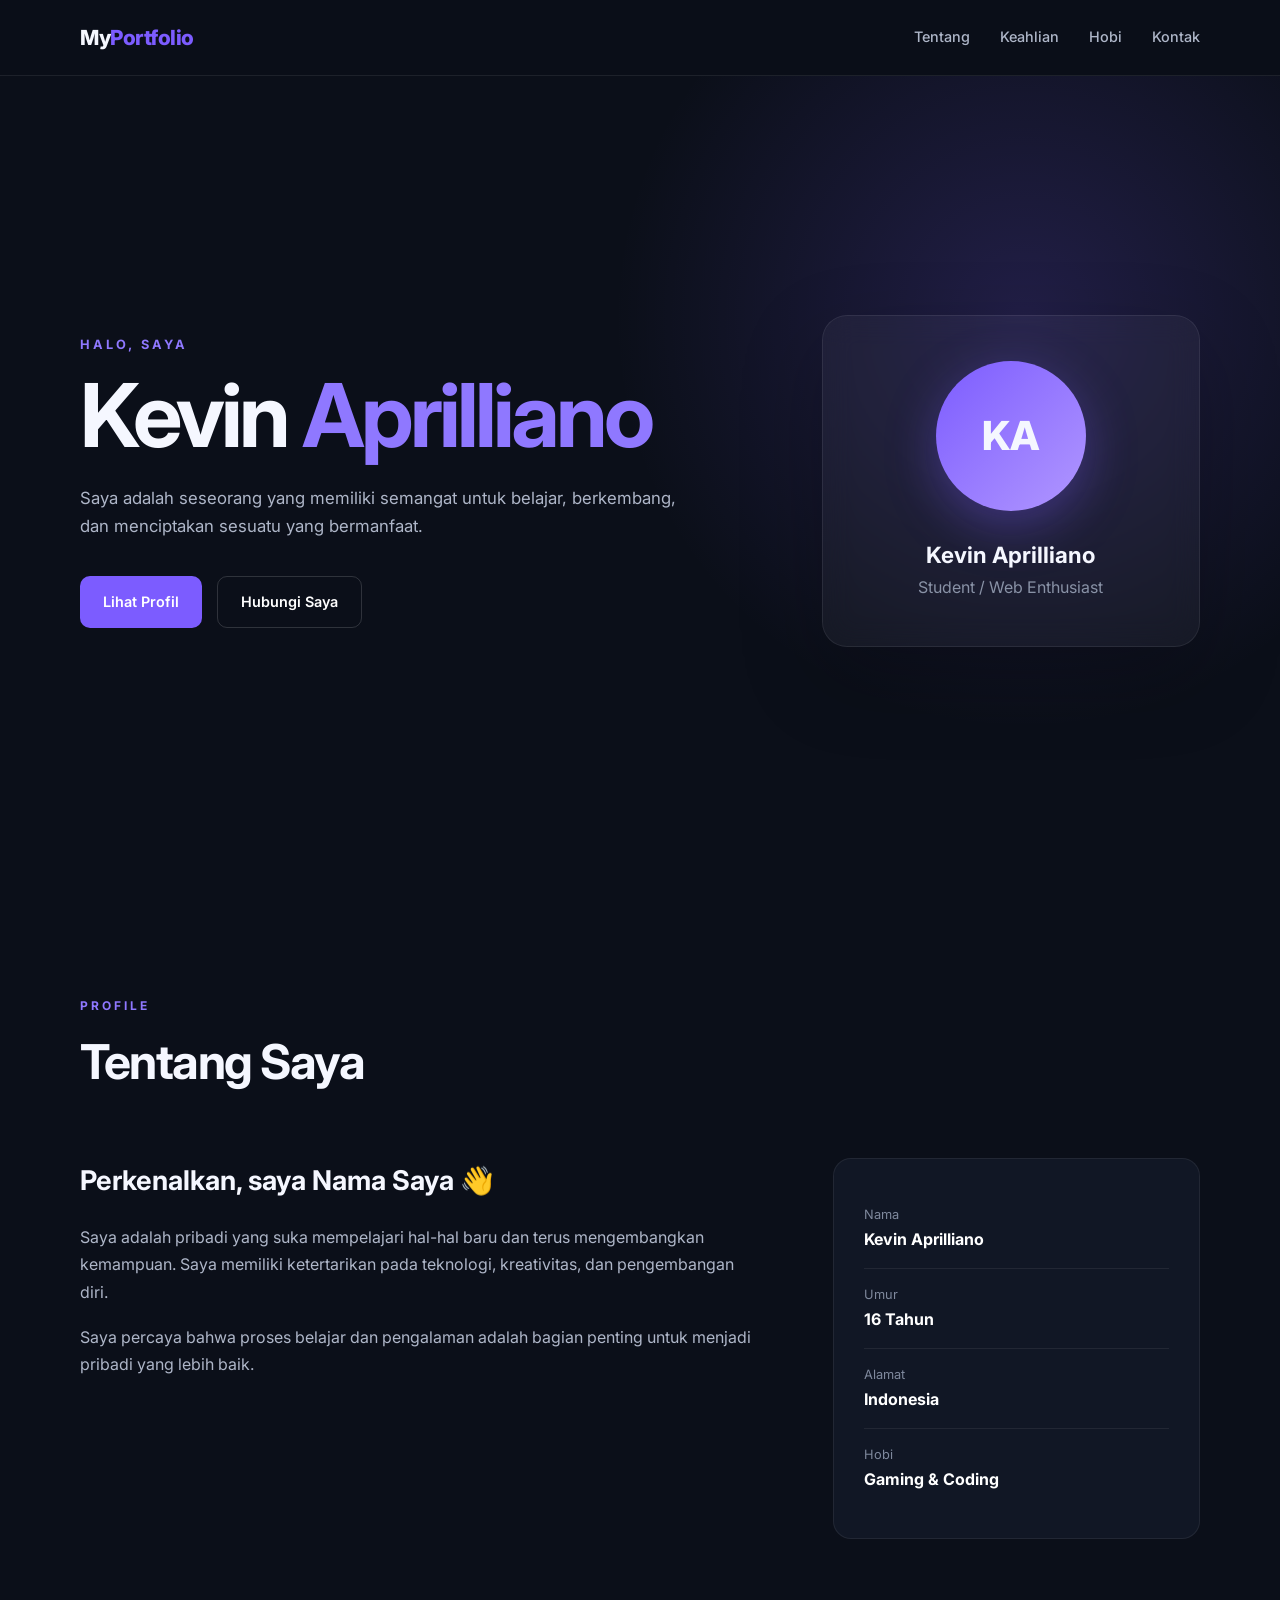
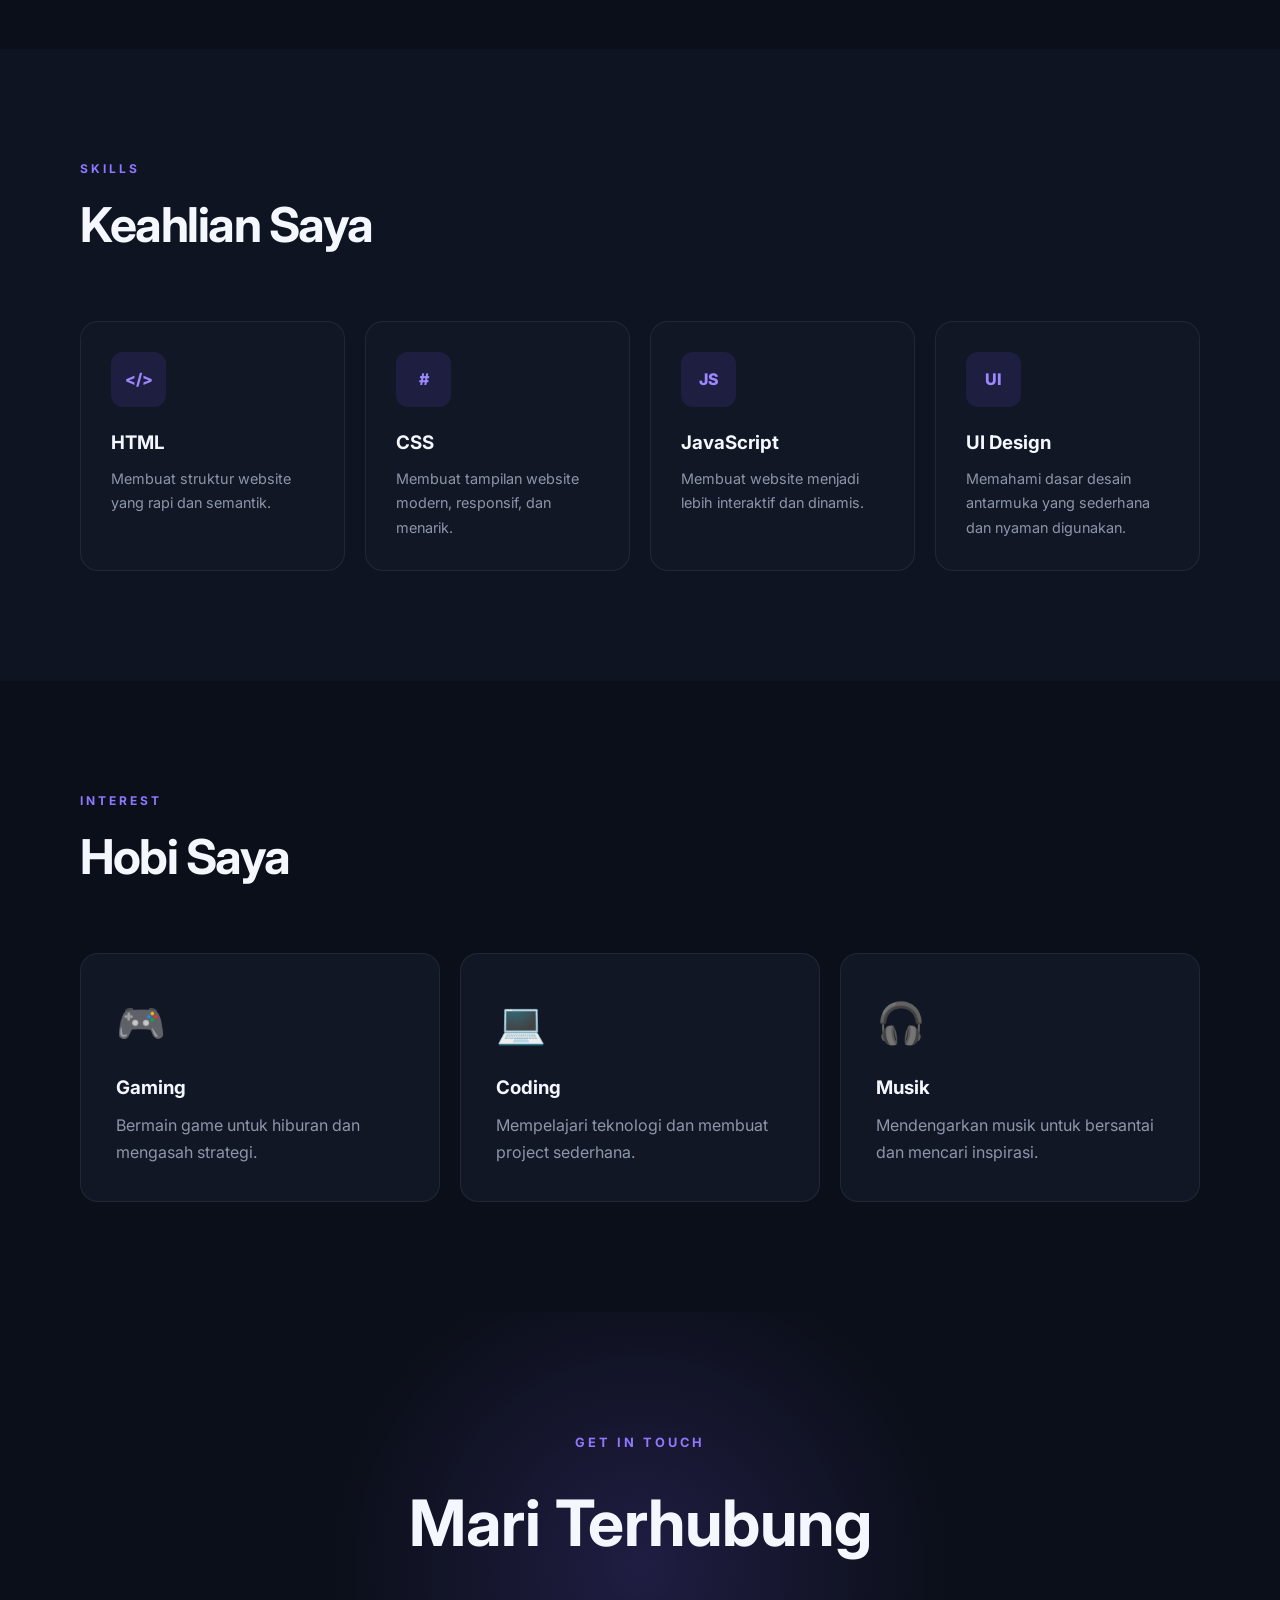
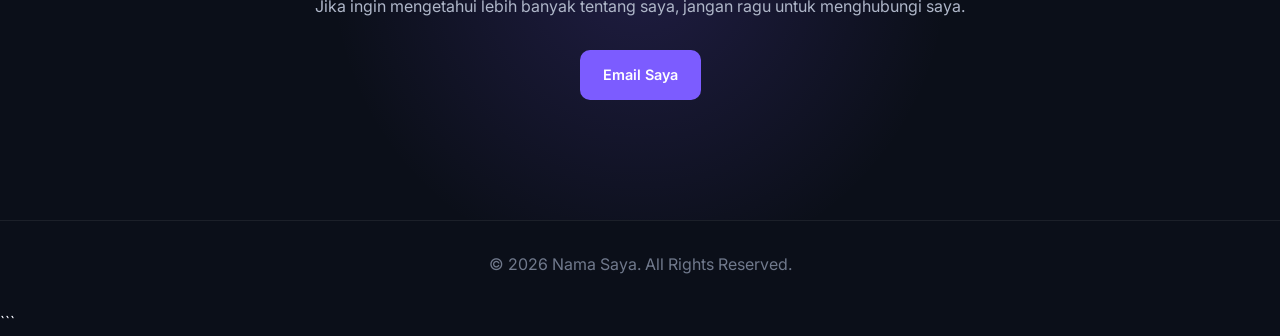
==== index.html @ dc46167f "Add files via upload" ====
<!DOCTYPE html>
<html lang="id">
<head>
    <meta charset="UTF-8">
    <meta name="viewport" content="width=device-width, initial-scale=1.0">
    <meta name="description" content="CV dan Portofolio Personal">
    <title>CV & Portofolio | Nama Saya</title>

    <!-- Google Fonts -->
    <link rel="preconnect" href="https://fonts.googleapis.com">
    <link rel="preconnect" href="https://fonts.gstatic.com" crossorigin>
    <link href="https://fonts.googleapis.com/css2?family=Inter:wght@400;500;600;700;800&display=swap" rel="stylesheet">

    <!-- CSS -->
    <link rel="stylesheet" href="cv.css">
</head>

<body>

    <!-- Navbar -->
    <header class="navbar">
        <div class="container nav-container">
            <a href="#" class="logo">My<span>Portfolio</span></a>

            <nav>
                <a href="#tentang">Tentang</a>
                <a href="#keahlian">Keahlian</a>
                <a href="#hobi">Hobi</a>
                <a href="#kontak">Kontak</a>
            </nav>
        </div>
    </header>

    <main>

        <!-- Hero -->
        <section class="hero">
            <div class="container hero-content">

                <div class="hero-text">
                    <p class="subtitle">HALO, SAYA</p>

                    <h1>
                        Kevin <span>Aprilliano</span>
                    </h1>

                    <p class="description">
                        Saya adalah seseorang yang memiliki semangat untuk
                        belajar, berkembang, dan menciptakan sesuatu yang
                        bermanfaat.
                    </p>

                    <div class="hero-buttons">
                        <a href="#tentang" class="btn primary">
                            Lihat Profil
                        </a>

                        <a href="#kontak" class="btn secondary">
                            Hubungi Saya
                        </a>
                    </div>
                </div>

                <div class="profile-card">
                    <div class="profile-circle">
                        KA
                    </div>

                    <h2>Kevin Aprilliano</h2>
                    <p>Student / Web Enthusiast</p>
                </div>

            </div>
        </section>

        <!-- Tentang -->
        <section id="tentang" class="section">
            <div class="container">

                <div class="section-title">
                    <p>PROFILE</p>
                    <h2>Tentang Saya</h2>
                </div>

                <div class="about-grid">

                    <div class="about-text">
                        <h3>Perkenalkan, saya Nama Saya 👋</h3>

                        <p>
                            Saya adalah pribadi yang suka mempelajari hal-hal
                            baru dan terus mengembangkan kemampuan. Saya
                            memiliki ketertarikan pada teknologi, kreativitas,
                            dan pengembangan diri.
                        </p>

                        <p>
                            Saya percaya bahwa proses belajar dan pengalaman
                            adalah bagian penting untuk menjadi pribadi yang
                            lebih baik.
                        </p>
                    </div>

                    <div class="info-card">

                        <div class="info-item">
                            <span>Nama</span>
                            <strong>Kevin Aprilliano</strong>
                        </div>

                        <div class="info-item">
                            <span>Umur</span>
                            <strong>16 Tahun</strong>
                        </div>

                        <div class="info-item">
                            <span>Alamat</span>
                            <strong>Indonesia</strong>
                        </div>

                        <div class="info-item">
                            <span>Hobi</span>
                            <strong>Gaming & Coding</strong>
                        </div>

                    </div>

                </div>
            </div>
        </section>

        <!-- Keahlian -->
        <section id="keahlian" class="section skills-section">
            <div class="container">

                <div class="section-title">
                    <p>SKILLS</p>
                    <h2>Keahlian Saya</h2>
                </div>

                <div class="skills-grid">

                    <div class="skill-card">
                        <div class="skill-icon">&lt;/&gt;</div>
                        <h3>HTML</h3>
                        <p>
                            Membuat struktur website yang rapi dan
                            semantik.
                        </p>
                    </div>

                    <div class="skill-card">
                        <div class="skill-icon">#</div>
                        <h3>CSS</h3>
                        <p>
                            Membuat tampilan website modern,
                            responsif, dan menarik.
                        </p>
                    </div>

                    <div class="skill-card">
                        <div class="skill-icon">JS</div>
                        <h3>JavaScript</h3>
                        <p>
                            Membuat website menjadi lebih interaktif
                            dan dinamis.
                        </p>
                    </div>

                    <div class="skill-card">
                        <div class="skill-icon">UI</div>
                        <h3>UI Design</h3>
                        <p>
                            Memahami dasar desain antarmuka yang
                            sederhana dan nyaman digunakan.
                        </p>
                    </div>

                </div>

            </div>
        </section>

        <!-- Hobi -->
        <section id="hobi" class="section">
            <div class="container">

                <div class="section-title">
                    <p>INTEREST</p>
                    <h2>Hobi Saya</h2>
                </div>

                <div class="hobby-grid">

                    <div class="hobby-card">
                        <span>🎮</span>
                        <h3>Gaming</h3>
                        <p>
                            Bermain game untuk hiburan dan mengasah
                            strategi.
                        </p>
                    </div>

                    <div class="hobby-card">
                        <span>💻</span>
                        <h3>Coding</h3>
                        <p>
                            Mempelajari teknologi dan membuat project
                            sederhana.
                        </p>
                    </div>

                    <div class="hobby-card">
                        <span>🎧</span>
                        <h3>Musik</h3>
                        <p>
                            Mendengarkan musik untuk bersantai dan
                            mencari inspirasi.
                        </p>
                    </div>

                </div>

            </div>
        </section>

        <!-- Kontak -->
        <section id="kontak" class="contact-section">
            <div class="container">

                <div class="contact-content">
                    <p class="subtitle">GET IN TOUCH</p>

                    <h2>
                        Mari Terhubung
                    </h2>

                    <p>
                        Jika ingin mengetahui lebih banyak tentang saya,
                        jangan ragu untuk menghubungi saya.
                    </p>

                    <a href="mailto:emailkamu@gmail.com" class="btn primary">
                        Email Saya
                    </a>
                </div>

            </div>
        </section>

    </main>

    <!-- Footer -->
    <footer>
        <p>
            © 2026 Nama Saya. All Rights Reserved.
        </p>
    </footer>

</body>
</html>
```
---- cv.css ----
/* =========================
   RESET & GLOBAL
========================= */
* {
    margin: 0;
    padding: 0;
    box-sizing: border-box;
}

html {
    scroll-behavior: smooth;
}

body {
    font-family: "Inter", sans-serif;
    background: #0b0f19;
    color: #f5f7ff;
    line-height: 1.7;
}

a {
    color: inherit;
    text-decoration: none;
}

.container {
    width: min(1120px, 90%);
    margin: auto;
}


/* =========================
   NAVBAR
========================= */

.navbar {
    position: sticky;
    top: 0;
    z-index: 1000;

    background: rgba(11, 15, 25, 0.85);
    backdrop-filter: blur(15px);

    border-bottom: 1px solid rgba(255, 255, 255, 0.08);
}

.nav-container {
    min-height: 75px;

    display: flex;
    align-items: center;
    justify-content: space-between;
}

.logo {
    font-size: 1.3rem;
    font-weight: 800;
    letter-spacing: -0.5px;
}

.logo span {
    color: #7c5cff;
}

nav {
    display: flex;
    gap: 30px;
}

nav a {
    color: #aeb6c8;
    font-size: 0.9rem;
    font-weight: 500;

    transition: 0.3s;
}

nav a:hover {
    color: #ffffff;
}


/* =========================
   HERO
========================= */

.hero {
    min-height: 90vh;

    display: flex;
    align-items: center;

    background:
        radial-gradient(
            circle at 80% 30%,
            rgba(124, 92, 255, 0.20),
            transparent 35%
        );
}

.hero-content {
    display: grid;
    grid-template-columns: 1.4fr 0.8fr;
    align-items: center;
    gap: 80px;
}

.subtitle {
    color: #8f78ff;
    font-size: 0.8rem;
    font-weight: 700;
    letter-spacing: 3px;
    margin-bottom: 15px;
}

.hero h1 {
    font-size: clamp(3rem, 7vw, 5.5rem);
    line-height: 1;
    letter-spacing: -4px;
    margin-bottom: 25px;
}

.hero h1 span {
    color: #8f78ff;
}

.description {
    max-width: 600px;
    color: #aeb6c8;
    font-size: 1.05rem;
}

.hero-buttons {
    display: flex;
    gap: 15px;
    margin-top: 35px;
}


/* =========================
   BUTTON
========================= */

.btn {
    display: inline-flex;
    align-items: center;
    justify-content: center;

    padding: 13px 23px;

    border-radius: 10px;

    font-size: 0.9rem;
    font-weight: 600;

    transition: 0.3s;
}

.btn.primary {
    background: #7c5cff;
    color: white;
}

.btn.primary:hover {
    background: #6848ed;
    transform: translateY(-2px);
}

.btn.secondary {
    border: 1px solid rgba(255, 255, 255, 0.15);
    color: #ffffff;
}

.btn.secondary:hover {
    background: rgba(255, 255, 255, 0.07);
}


/* =========================
   PROFILE CARD
========================= */

.profile-card {
    padding: 45px 30px;

    text-align: center;

    background: rgba(255, 255, 255, 0.04);

    border: 1px solid rgba(255, 255, 255, 0.08);

    border-radius: 25px;

    backdrop-filter: blur(15px);

    box-shadow: 0 30px 80px rgba(0, 0, 0, 0.25);
}

.profile-circle {
    width: 150px;
    height: 150px;

    margin: 0 auto 25px;

    display: flex;
    align-items: center;
    justify-content: center;

    border-radius: 50%;

    background: linear-gradient(
        135deg,
        #7c5cff,
        #b197ff
    );

    font-size: 2.5rem;
    font-weight: 800;

    box-shadow: 0 15px 50px rgba(124, 92, 255, 0.35);
}

.profile-card h2 {
    font-size: 1.4rem;
}

.profile-card p {
    color: #8992a6;
}


/* =========================
   SECTION
========================= */

.section {
    padding: 110px 0;
}

.section-title {
    margin-bottom: 55px;
}

.section-title p {
    color: #8f78ff;
    font-size: 0.75rem;
    font-weight: 700;
    letter-spacing: 3px;
}

.section-title h2 {
    margin-top: 5px;

    font-size: clamp(2rem, 5vw, 3rem);
    letter-spacing: -1.5px;
}


/* =========================
   ABOUT
========================= */

.about-grid {
    display: grid;
    grid-template-columns: 1.3fr 0.7fr;
    gap: 70px;
}

.about-text h3 {
    font-size: 1.7rem;
    margin-bottom: 20px;
}

.about-text p {
    color: #aeb6c8;
    margin-bottom: 18px;
}

.info-card {
    padding: 30px;

    background: #111725;

    border: 1px solid rgba(255, 255, 255, 0.07);
    border-radius: 18px;
}

.info-item {
    display: flex;
    flex-direction: column;

    padding: 15px 0;

    border-bottom: 1px solid rgba(255, 255, 255, 0.07);
}

.info-item:last-child {
    border-bottom: none;
}

.info-item span {
    color: #7f899d;
    font-size: 0.8rem;
}

.info-item strong {
    color: #ffffff;
}


/* =========================
   SKILLS
========================= */

.skills-section {
    background: #0e1421;
}

.skills-grid {
    display: grid;
    grid-template-columns: repeat(4, 1fr);
    gap: 20px;
}

.skill-card {
    padding: 30px;

    background: #111725;

    border: 1px solid rgba(255, 255, 255, 0.07);
    border-radius: 18px;

    transition: 0.3s;
}

.skill-card:hover {
    transform: translateY(-7px);

    border-color: rgba(124, 92, 255, 0.5);

    box-shadow: 0 20px 50px rgba(0, 0, 0, 0.2);
}

.skill-icon {
    width: 55px;
    height: 55px;

    display: flex;
    align-items: center;
    justify-content: center;

    margin-bottom: 20px;

    border-radius: 12px;

    background: rgba(124, 92, 255, 0.12);

    color: #9b87ff;

    font-weight: 800;
}

.skill-card h3 {
    margin-bottom: 8px;
}

.skill-card p {
    color: #8d96a9;
    font-size: 0.9rem;
}


/* =========================
   HOBBY
========================= */

.hobby-grid {
    display: grid;
    grid-template-columns: repeat(3, 1fr);
    gap: 20px;
}

.hobby-card {
    padding: 35px;

    background: #111725;

    border: 1px solid rgba(255, 255, 255, 0.07);
    border-radius: 18px;

    transition: 0.3s;
}

.hobby-card:hover {
    transform: translateY(-5px);
}

.hobby-card span {
    display: block;

    font-size: 2.5rem;

    margin-bottom: 15px;
}

.hobby-card h3 {
    margin-bottom: 8px;
}

.hobby-card p {
    color: #8d96a9;
}


/* =========================
   CONTACT
========================= */

.contact-section {
    padding: 120px 0;

    text-align: center;

    background:
        radial-gradient(
            circle at center,
            rgba(124, 92, 255, 0.18),
            transparent 45%
        );
}

.contact-content {
    max-width: 650px;
    margin: auto;
}

.contact-content h2 {
    font-size: clamp(2.5rem, 6vw, 4rem);
    margin-bottom: 15px;
}

.contact-content > p:not(.subtitle) {
    color: #aeb6c8;
    margin-bottom: 30px;
}


/* =========================
   FOOTER
========================= */

footer {
    padding: 30px;

    text-align: center;

    color: #70798c;

    border-top: 1px solid rgba(255, 255, 255, 0.07);
}


/* =========================
   RESPONSIVE TABLET
========================= */

@media (max-width: 900px) {

    .hero-content {
        grid-template-columns: 1fr;
        text-align: center;
        gap: 50px;
    }

    .description {
        margin: auto;
    }

    .hero-buttons {
        justify-content: center;
    }

    .profile-card {
        max-width: 400px;
        width: 100%;
        margin: auto;
    }

    .about-grid {
        grid-template-columns: 1fr;
        gap: 40px;
    }

    .skills-grid {
        grid-template-columns: repeat(2, 1fr);
    }
}


/* =========================
   RESPONSIVE MOBILE
========================= */

@media (max-width: 600px) {

    .nav-container {
        min-height: 65px;
    }

    nav {
        display: none;
    }

    .hero {
        min-height: auto;
        padding: 100px 0;
    }

    .hero h1 {
        font-size: 3.2rem;
        letter-spacing: -2px;
    }

    .hero-buttons {
        flex-direction: column;
    }

    .btn {
        width: 100%;
    }

    .section {
        padding: 80px 0;
    }

    .skills-grid,
    .hobby-grid {
        grid-template-columns: 1fr;
    }

    .section-title {
        margin-bottom: 35px;
    }

    .profile-circle {
        width: 120px;
        height: 120px;
        font-size: 2rem;
    }

    .about-text h3 {
        font-size: 1.4rem;
    }

    .contact-section {
        padding: 90px 0;
    }
}
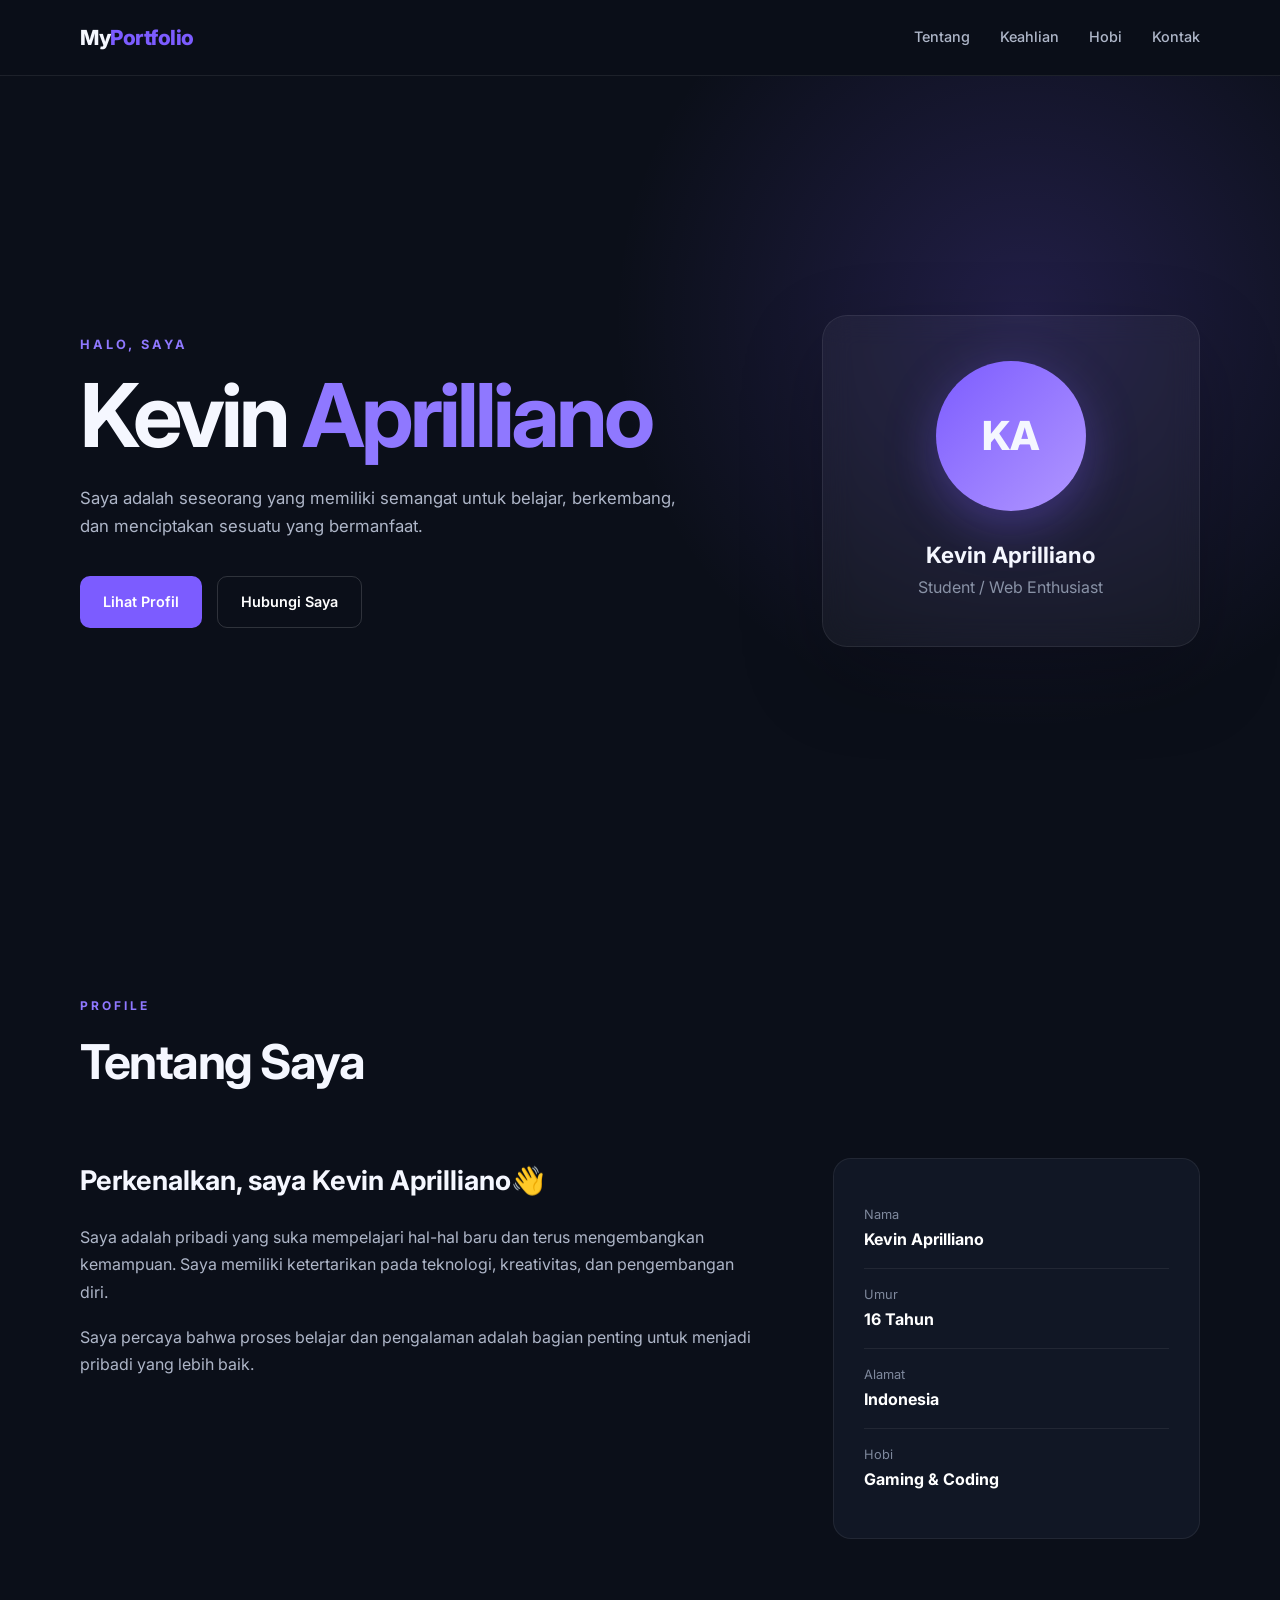
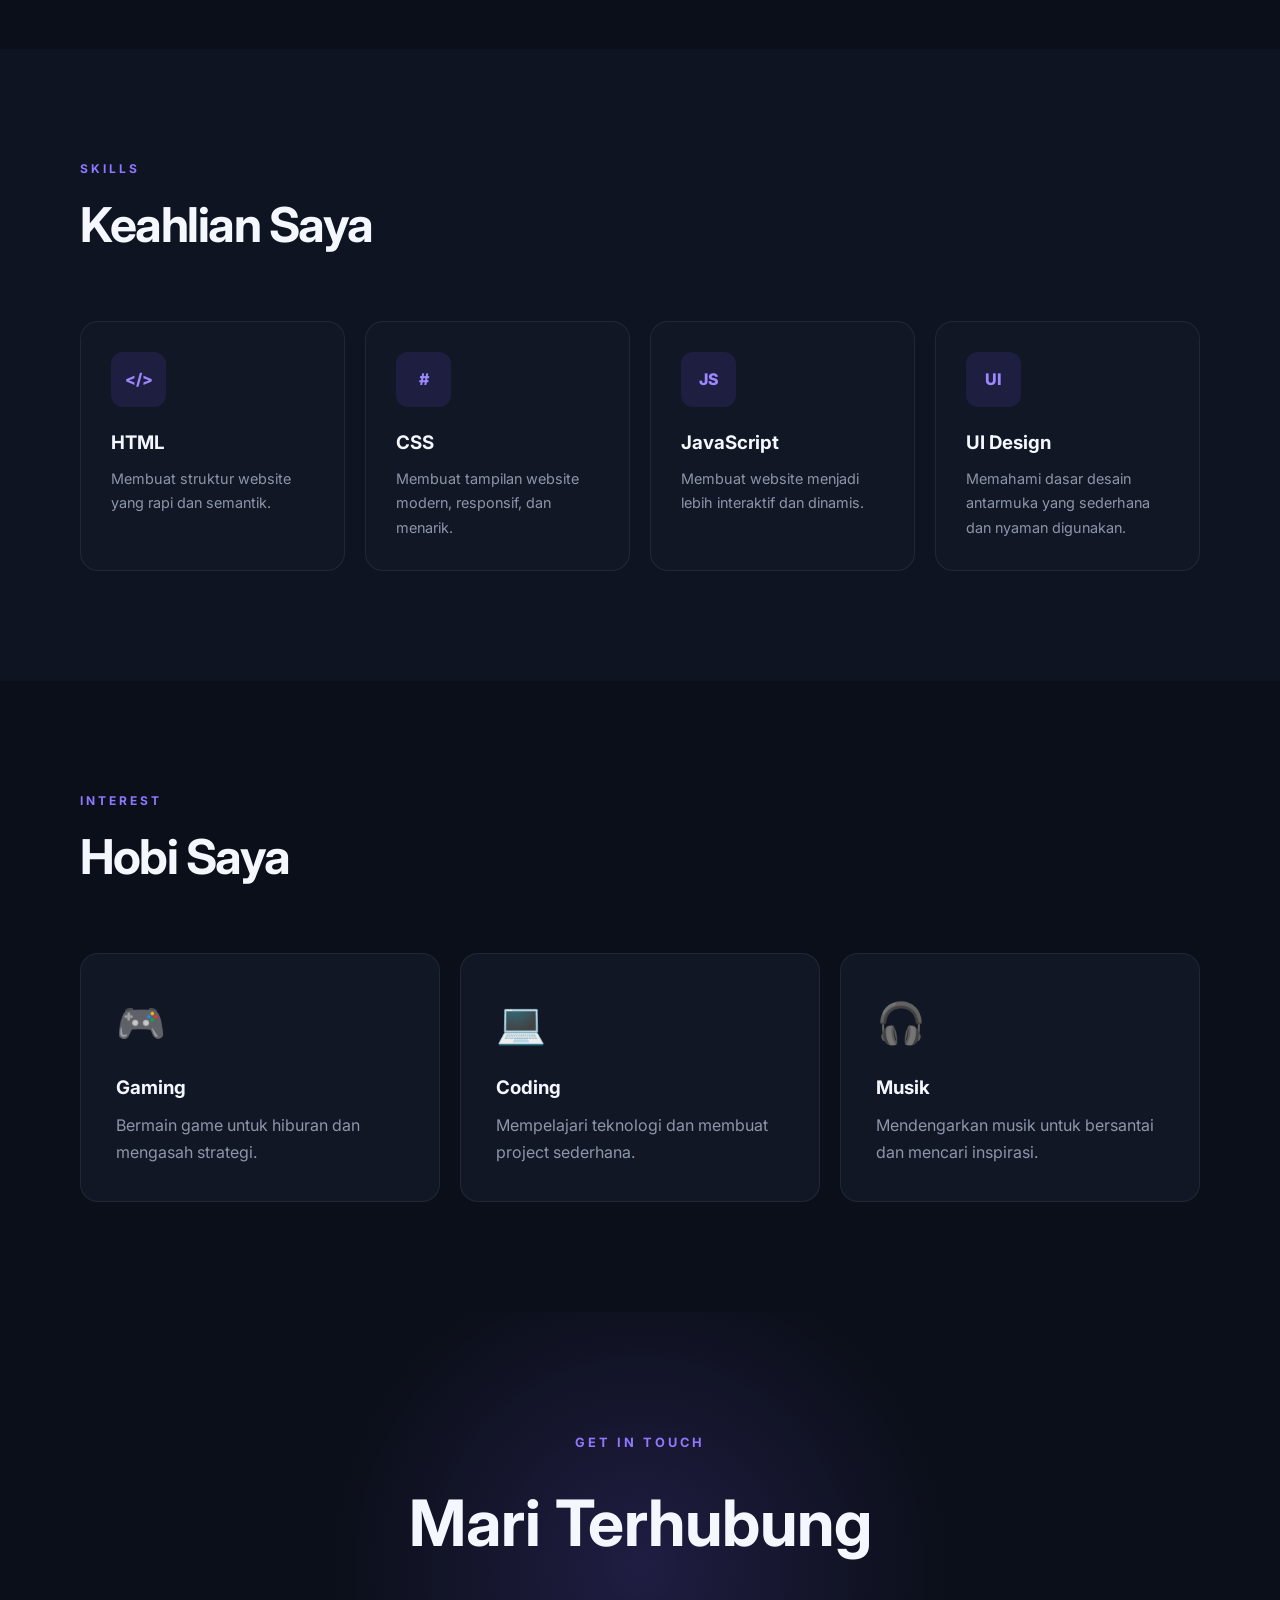
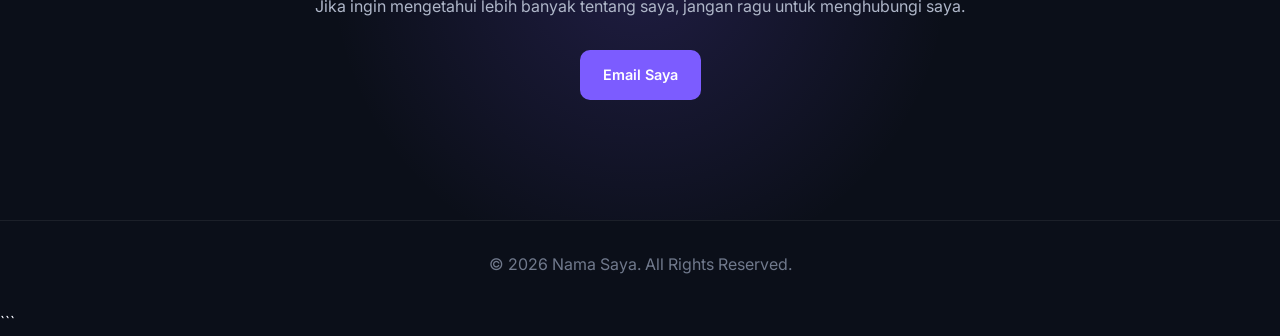
==== commit c5142dcd: "Add files via upload" ====
--- a/index.html
+++ b/index.html
@@ -12,7 +12,7 @@
     <link href="https://fonts.googleapis.com/css2?family=Inter:wght@400;500;600;700;800&display=swap" rel="stylesheet">
 
     <!-- CSS -->
-    <link rel="stylesheet" href="cv.css">
+    <link rel="stylesheet" href="style.css">
 </head>
 
 <body>
@@ -85,7 +85,7 @@
                 <div class="about-grid">
 
                     <div class="about-text">
-                        <h3>Perkenalkan, saya Nama Saya 👋</h3>
+                        <h3>Perkenalkan, saya Kevin Aprilliano👋</h3>
 
                         <p>
                             Saya adalah pribadi yang suka mempelajari hal-hal
--- a/style.css
+++ b/style.css
@@ -0,0 +1,558 @@
+/* =========================
+   RESET & GLOBAL
+========================= */
+* {
+    margin: 0;
+    padding: 0;
+    box-sizing: border-box;
+}
+
+html {
+    scroll-behavior: smooth;
+}
+
+body {
+    font-family: "Inter", sans-serif;
+    background: #0b0f19;
+    color: #f5f7ff;
+    line-height: 1.7;
+}
+
+a {
+    color: inherit;
+    text-decoration: none;
+}
+
+.container {
+    width: min(1120px, 90%);
+    margin: auto;
+}
+
+
+/* =========================
+   NAVBAR
+========================= */
+
+.navbar {
+    position: sticky;
+    top: 0;
+    z-index: 1000;
+
+    background: rgba(11, 15, 25, 0.85);
+    backdrop-filter: blur(15px);
+
+    border-bottom: 1px solid rgba(255, 255, 255, 0.08);
+}
+
+.nav-container {
+    min-height: 75px;
+
+    display: flex;
+    align-items: center;
+    justify-content: space-between;
+}
+
+.logo {
+    font-size: 1.3rem;
+    font-weight: 800;
+    letter-spacing: -0.5px;
+}
+
+.logo span {
+    color: #7c5cff;
+}
+
+nav {
+    display: flex;
+    gap: 30px;
+}
+
+nav a {
+    color: #aeb6c8;
+    font-size: 0.9rem;
+    font-weight: 500;
+
+    transition: 0.3s;
+}
+
+nav a:hover {
+    color: #ffffff;
+}
+
+
+/* =========================
+   HERO
+========================= */
+
+.hero {
+    min-height: 90vh;
+
+    display: flex;
+    align-items: center;
+
+    background:
+        radial-gradient(
+            circle at 80% 30%,
+            rgba(124, 92, 255, 0.20),
+            transparent 35%
+        );
+}
+
+.hero-content {
+    display: grid;
+    grid-template-columns: 1.4fr 0.8fr;
+    align-items: center;
+    gap: 80px;
+}
+
+.subtitle {
+    color: #8f78ff;
+    font-size: 0.8rem;
+    font-weight: 700;
+    letter-spacing: 3px;
+    margin-bottom: 15px;
+}
+
+.hero h1 {
+    font-size: clamp(3rem, 7vw, 5.5rem);
+    line-height: 1;
+    letter-spacing: -4px;
+    margin-bottom: 25px;
+}
+
+.hero h1 span {
+    color: #8f78ff;
+}
+
+.description {
+    max-width: 600px;
+    color: #aeb6c8;
+    font-size: 1.05rem;
+}
+
+.hero-buttons {
+    display: flex;
+    gap: 15px;
+    margin-top: 35px;
+}
+
+
+/* =========================
+   BUTTON
+========================= */
+
+.btn {
+    display: inline-flex;
+    align-items: center;
+    justify-content: center;
+
+    padding: 13px 23px;
+
+    border-radius: 10px;
+
+    font-size: 0.9rem;
+    font-weight: 600;
+
+    transition: 0.3s;
+}
+
+.btn.primary {
+    background: #7c5cff;
+    color: white;
+}
+
+.btn.primary:hover {
+    background: #6848ed;
+    transform: translateY(-2px);
+}
+
+.btn.secondary {
+    border: 1px solid rgba(255, 255, 255, 0.15);
+    color: #ffffff;
+}
+
+.btn.secondary:hover {
+    background: rgba(255, 255, 255, 0.07);
+}
+
+
+/* =========================
+   PROFILE CARD
+========================= */
+
+.profile-card {
+    padding: 45px 30px;
+
+    text-align: center;
+
+    background: rgba(255, 255, 255, 0.04);
+
+    border: 1px solid rgba(255, 255, 255, 0.08);
+
+    border-radius: 25px;
+
+    backdrop-filter: blur(15px);
+
+    box-shadow: 0 30px 80px rgba(0, 0, 0, 0.25);
+}
+
+.profile-circle {
+    width: 150px;
+    height: 150px;
+
+    margin: 0 auto 25px;
+
+    display: flex;
+    align-items: center;
+    justify-content: center;
+
+    border-radius: 50%;
+
+    background: linear-gradient(
+        135deg,
+        #7c5cff,
+        #b197ff
+    );
+
+    font-size: 2.5rem;
+    font-weight: 800;
+
+    box-shadow: 0 15px 50px rgba(124, 92, 255, 0.35);
+}
+
+.profile-card h2 {
+    font-size: 1.4rem;
+}
+
+.profile-card p {
+    color: #8992a6;
+}
+
+
+/* =========================
+   SECTION
+========================= */
+
+.section {
+    padding: 110px 0;
+}
+
+.section-title {
+    margin-bottom: 55px;
+}
+
+.section-title p {
+    color: #8f78ff;
+    font-size: 0.75rem;
+    font-weight: 700;
+    letter-spacing: 3px;
+}
+
+.section-title h2 {
+    margin-top: 5px;
+
+    font-size: clamp(2rem, 5vw, 3rem);
+    letter-spacing: -1.5px;
+}
+
+
+/* =========================
+   ABOUT
+========================= */
+
+.about-grid {
+    display: grid;
+    grid-template-columns: 1.3fr 0.7fr;
+    gap: 70px;
+}
+
+.about-text h3 {
+    font-size: 1.7rem;
+    margin-bottom: 20px;
+}
+
+.about-text p {
+    color: #aeb6c8;
+    margin-bottom: 18px;
+}
+
+.info-card {
+    padding: 30px;
+
+    background: #111725;
+
+    border: 1px solid rgba(255, 255, 255, 0.07);
+    border-radius: 18px;
+}
+
+.info-item {
+    display: flex;
+    flex-direction: column;
+
+    padding: 15px 0;
+
+    border-bottom: 1px solid rgba(255, 255, 255, 0.07);
+}
+
+.info-item:last-child {
+    border-bottom: none;
+}
+
+.info-item span {
+    color: #7f899d;
+    font-size: 0.8rem;
+}
+
+.info-item strong {
+    color: #ffffff;
+}
+
+
+/* =========================
+   SKILLS
+========================= */
+
+.skills-section {
+    background: #0e1421;
+}
+
+.skills-grid {
+    display: grid;
+    grid-template-columns: repeat(4, 1fr);
+    gap: 20px;
+}
+
+.skill-card {
+    padding: 30px;
+
+    background: #111725;
+
+    border: 1px solid rgba(255, 255, 255, 0.07);
+    border-radius: 18px;
+
+    transition: 0.3s;
+}
+
+.skill-card:hover {
+    transform: translateY(-7px);
+
+    border-color: rgba(124, 92, 255, 0.5);
+
+    box-shadow: 0 20px 50px rgba(0, 0, 0, 0.2);
+}
+
+.skill-icon {
+    width: 55px;
+    height: 55px;
+
+    display: flex;
+    align-items: center;
+    justify-content: center;
+
+    margin-bottom: 20px;
+
+    border-radius: 12px;
+
+    background: rgba(124, 92, 255, 0.12);
+
+    color: #9b87ff;
+
+    font-weight: 800;
+}
+
+.skill-card h3 {
+    margin-bottom: 8px;
+}
+
+.skill-card p {
+    color: #8d96a9;
+    font-size: 0.9rem;
+}
+
+
+/* =========================
+   HOBBY
+========================= */
+
+.hobby-grid {
+    display: grid;
+    grid-template-columns: repeat(3, 1fr);
+    gap: 20px;
+}
+
+.hobby-card {
+    padding: 35px;
+
+    background: #111725;
+
+    border: 1px solid rgba(255, 255, 255, 0.07);
+    border-radius: 18px;
+
+    transition: 0.3s;
+}
+
+.hobby-card:hover {
+    transform: translateY(-5px);
+}
+
+.hobby-card span {
+    display: block;
+
+    font-size: 2.5rem;
+
+    margin-bottom: 15px;
+}
+
+.hobby-card h3 {
+    margin-bottom: 8px;
+}
+
+.hobby-card p {
+    color: #8d96a9;
+}
+
+
+/* =========================
+   CONTACT
+========================= */
+
+.contact-section {
+    padding: 120px 0;
+
+    text-align: center;
+
+    background:
+        radial-gradient(
+            circle at center,
+            rgba(124, 92, 255, 0.18),
+            transparent 45%
+        );
+}
+
+.contact-content {
+    max-width: 650px;
+    margin: auto;
+}
+
+.contact-content h2 {
+    font-size: clamp(2.5rem, 6vw, 4rem);
+    margin-bottom: 15px;
+}
+
+.contact-content > p:not(.subtitle) {
+    color: #aeb6c8;
+    margin-bottom: 30px;
+}
+
+
+/* =========================
+   FOOTER
+========================= */
+
+footer {
+    padding: 30px;
+
+    text-align: center;
+
+    color: #70798c;
+
+    border-top: 1px solid rgba(255, 255, 255, 0.07);
+}
+
+
+/* =========================
+   RESPONSIVE TABLET
+========================= */
+
+@media (max-width: 900px) {
+
+    .hero-content {
+        grid-template-columns: 1fr;
+        text-align: center;
+        gap: 50px;
+    }
+
+    .description {
+        margin: auto;
+    }
+
+    .hero-buttons {
+        justify-content: center;
+    }
+
+    .profile-card {
+        max-width: 400px;
+        width: 100%;
+        margin: auto;
+    }
+
+    .about-grid {
+        grid-template-columns: 1fr;
+        gap: 40px;
+    }
+
+    .skills-grid {
+        grid-template-columns: repeat(2, 1fr);
+    }
+}
+
+
+/* =========================
+   RESPONSIVE MOBILE
+========================= */
+
+@media (max-width: 600px) {
+
+    .nav-container {
+        min-height: 65px;
+    }
+
+    nav {
+        display: none;
+    }
+
+    .hero {
+        min-height: auto;
+        padding: 100px 0;
+    }
+
+    .hero h1 {
+        font-size: 3.2rem;
+        letter-spacing: -2px;
+    }
+
+    .hero-buttons {
+        flex-direction: column;
+    }
+
+    .btn {
+        width: 100%;
+    }
+
+    .section {
+        padding: 80px 0;
+    }
+
+    .skills-grid,
+    .hobby-grid {
+        grid-template-columns: 1fr;
+    }
+
+    .section-title {
+        margin-bottom: 35px;
+    }
+
+    .profile-circle {
+        width: 120px;
+        height: 120px;
+        font-size: 2rem;
+    }
+
+    .about-text h3 {
+        font-size: 1.4rem;
+    }
+
+    .contact-section {
+        padding: 90px 0;
+    }
+}
